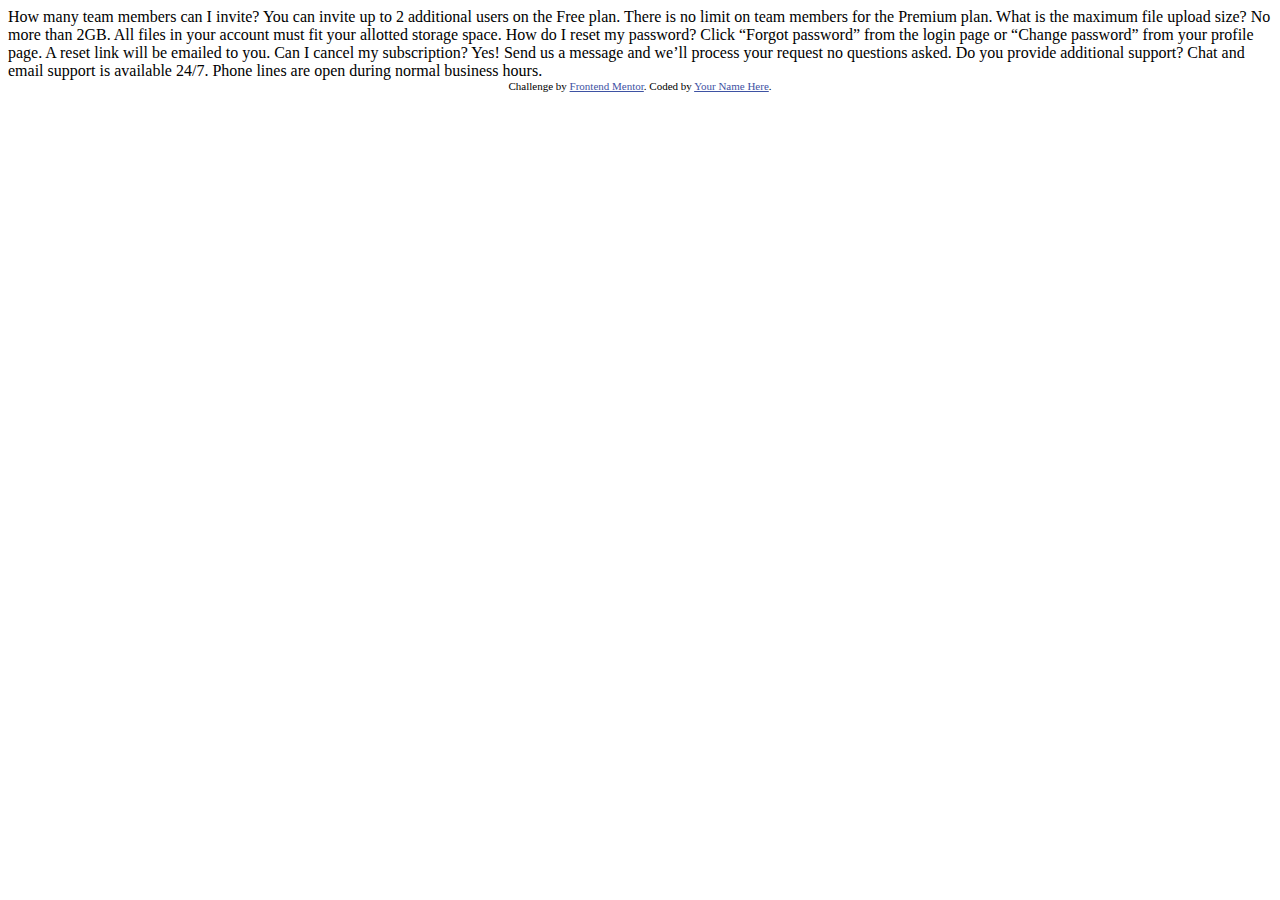
==== index.html @ 7aacb756 "first commit" ====
<!DOCTYPE html>
<html lang="en">
<head>
  <meta charset="UTF-8">
  <meta name="viewport" content="width=device-width, initial-scale=1.0"> <!-- displays site properly based on user's device -->

  <link rel="icon" type="image/png" sizes="32x32" href="./images/favicon-32x32.png">
  
  <title>Frontend Mentor | FAQ Accordion Card</title>

  <!-- Feel free to remove these styles or customise in your own stylesheet 👍 -->
  <style>
    .attribution { font-size: 11px; text-align: center; }
    .attribution a { color: hsl(228, 45%, 44%); }
  </style>
</head>
<body>
  How many team members can I invite?
  You can invite up to 2 additional users on the Free plan. There is no limit on 
  team members for the Premium plan.

  What is the maximum file upload size?
  No more than 2GB. All files in your account must fit your allotted storage space.

  How do I reset my password?
  Click “Forgot password” from the login page or “Change password” from your profile page.
  A reset link will be emailed to you.

  Can I cancel my subscription?
  Yes! Send us a message and we’ll process your request no questions asked.

  Do you provide additional support?
  Chat and email support is available 24/7. Phone lines are open during normal business hours.

  <div class="attribution">
    Challenge by <a href="https://www.frontendmentor.io?ref=challenge" target="_blank">Frontend Mentor</a>. 
    Coded by <a href="#">Your Name Here</a>.
  </div>
</body>
</html>
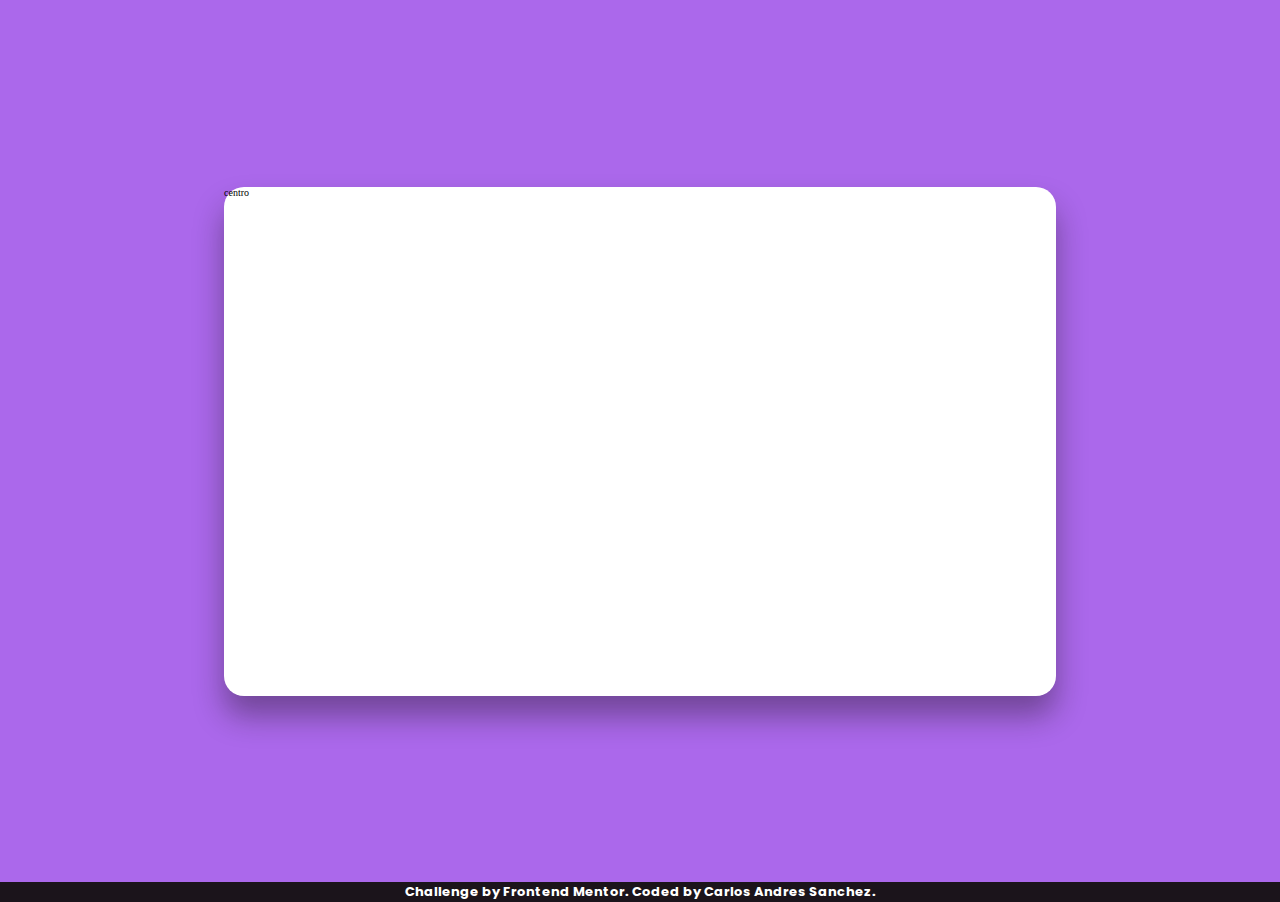
==== commit 62a70520: "remove src folder and add new styles" ====
--- a/index.html
+++ b/index.html
@@ -1,40 +1,95 @@
 <!DOCTYPE html>
 <html lang="en">
-<head>
-  <meta charset="UTF-8">
-  <meta name="viewport" content="width=device-width, initial-scale=1.0"> <!-- displays site properly based on user's device -->
+	<head>
+		<meta charset="UTF-8" />
+		<meta name="viewport" content="width=device-width, initial-scale=1.0" />
+		<link
+			rel="icon"
+			type="image/png"
+			sizes="32x32"
+			href="./images/favicon-32x32.png"
+		/>
+		<link rel="stylesheet" href="css/styles.css" />
+		<title>Frontend Mentor | FAQ Accordion Card</title>
+	</head>
+	<body>
+		<div class="container">
+			<div class="card">
+				<div class="image">
+					<!-- <img src="images/bg-pattern-desktop.svg" alt="illustration" />
+					<img src="images/illustration-box-desktop.svg" alt="illustration" />
+					<img
+						src="images/illustration-woman-online-desktop.svg"
+						alt="illustration"
+					/> -->
+				</div>
+				<div class="info">centro</div>
+			</div>
+			<!-- <div class="space">
+        <h1>FAQ</h1>
+				<div class="accordion">
+					<span> How many team members can I invite? </span>
+					<div class="text-accordion">
+						<span>
+							You can invite up to 2 additional users on the Free plan. There is
+							no limit on team members for the Premium plan.
+						</span>
+					</div>
+				</div>
+				<div class="accordion">
+					<span> What is the maximum file upload size? </span>
+					<div class="text-accordion">
+						<span>
+							No more than 2GB. All files in your account must fit your allotted
+							storage space.
+						</span>
+					</div>
+				</div>
+				<div class="accordion">
+					<span> How do I reset my password? </span>
+					<div class="text-accordion">
+						<span>
+							Click “Forgot password” from the login page or “Change password”
+							from your profile page.
+						</span>
+					</div>
+				</div>
 
-  <link rel="icon" type="image/png" sizes="32x32" href="./images/favicon-32x32.png">
-  
-  <title>Frontend Mentor | FAQ Accordion Card</title>
+				<div class="accordion">
+					<span>
+						A reset link will be emailed to you. Can I cancel my subscription?
+					</span>
+					<div class="text-accordion">
+						<span>
+							Yes! Send us a message and we’ll process your request no questions
+							asked.
+						</span>
+					</div>
+				</div>
 
-  <!-- Feel free to remove these styles or customise in your own stylesheet 👍 -->
-  <style>
-    .attribution { font-size: 11px; text-align: center; }
-    .attribution a { color: hsl(228, 45%, 44%); }
-  </style>
-</head>
-<body>
-  How many team members can I invite?
-  You can invite up to 2 additional users on the Free plan. There is no limit on 
-  team members for the Premium plan.
+				<div class="accordion">
+					<span> Do you provide additional support? </span>
+					<div class="text-accordion">
+						<span>
+							Chat and email support is available 24/7. Phone lines are open
+							during normal business hours.
+						</span>
+					</div>
+				</div>
+			</div> -->
+		</div>
 
-  What is the maximum file upload size?
-  No more than 2GB. All files in your account must fit your allotted storage space.
-
-  How do I reset my password?
-  Click “Forgot password” from the login page or “Change password” from your profile page.
-  A reset link will be emailed to you.
-
-  Can I cancel my subscription?
-  Yes! Send us a message and we’ll process your request no questions asked.
-
-  Do you provide additional support?
-  Chat and email support is available 24/7. Phone lines are open during normal business hours.
-
-  <div class="attribution">
-    Challenge by <a href="https://www.frontendmentor.io?ref=challenge" target="_blank">Frontend Mentor</a>. 
-    Coded by <a href="#">Your Name Here</a>.
-  </div>
-</body>
-</html>+		<div class="attribution">
+			Challenge by
+			<a
+				target="_blank"
+				href="https://www.frontendmentor.io?ref=challenge"
+				target="_blank"
+				>Frontend Mentor</a
+			>. Coded by
+			<a target="_blank" href="https://github.com/LimonCode1"
+				>Carlos Andres Sanchez</a
+			>.
+		</div>
+	</body>
+</html>
--- a/css/styles.css
+++ b/css/styles.css
@@ -0,0 +1,56 @@
+@import url("https://fonts.googleapis.com/css2?family=Poppins:wght@200;700&display=swap");
+* {
+  padding: 0;
+  margin: 0;
+}
+
+body {
+  background: #AB68EB;
+  font-size: 10px;
+}
+
+.container {
+  display: -webkit-box;
+  display: -ms-flexbox;
+  display: flex;
+  -webkit-box-align: center;
+      -ms-flex-align: center;
+          align-items: center;
+  -webkit-box-pack: center;
+      -ms-flex-pack: center;
+          justify-content: center;
+  -webkit-box-orient: vertical;
+  -webkit-box-direction: normal;
+      -ms-flex-direction: column;
+          flex-direction: column;
+  width: 100%;
+  height: 98vh;
+}
+
+.container .card {
+  width: 65%;
+  height: 509px;
+  background: #ffffff;
+  border-radius: 20px;
+  -webkit-box-shadow: 0px 20px 30px 0px rgba(27, 20, 27, 0.4);
+          box-shadow: 0px 20px 30px 0px rgba(27, 20, 27, 0.4);
+  display: -webkit-box;
+  display: -ms-flexbox;
+  display: flex;
+}
+
+.attribution {
+  font-family: 'poppins', sans-serif;
+  color: #ffffff;
+  font-size: 13px;
+  font-weight: 700;
+  text-align: center;
+  width: 100%;
+  background: #1B141B;
+}
+
+.attribution a {
+  text-decoration: none;
+  color: #ffffff;
+}
+/*# sourceMappingURL=styles.css.map */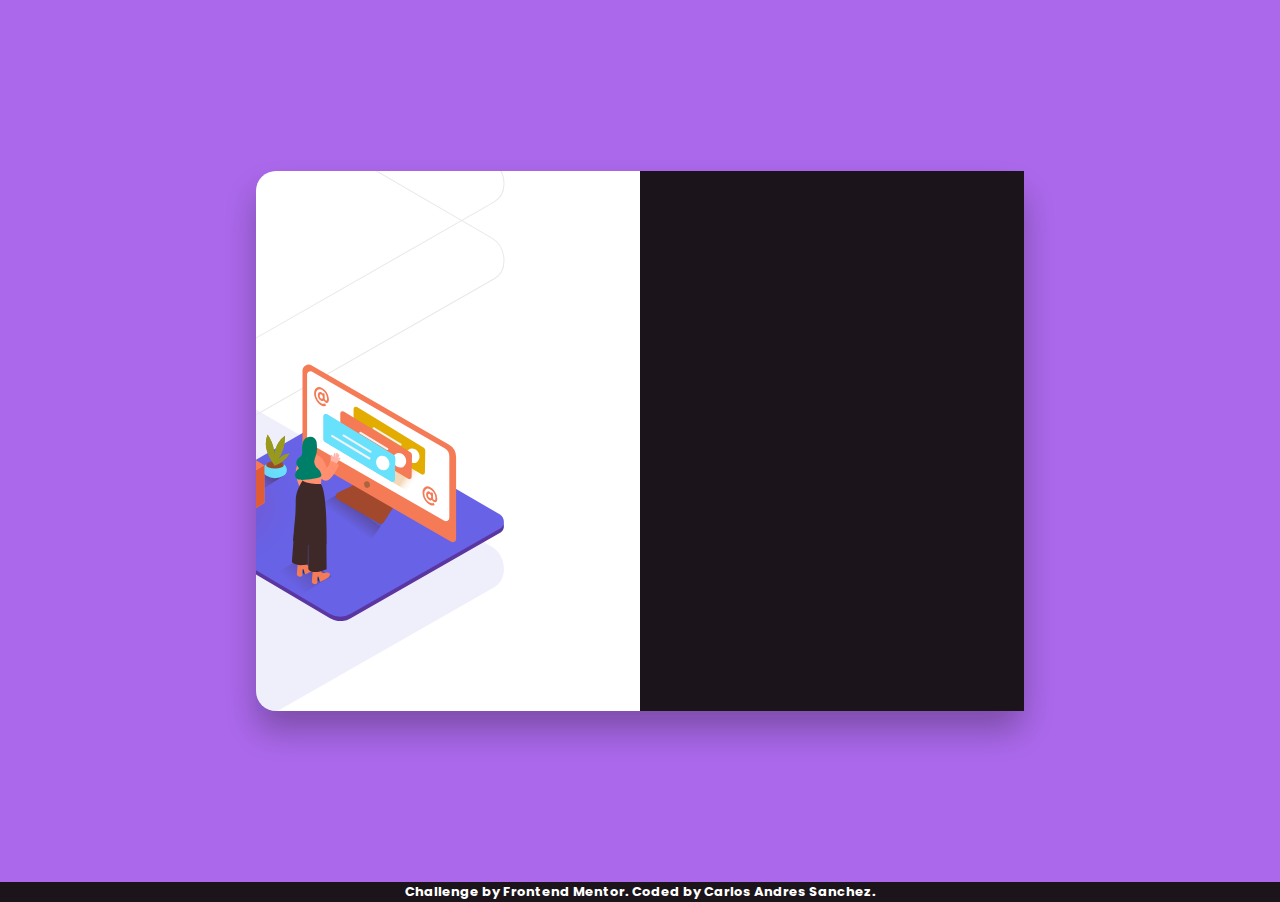
==== commit f9d803de: "styles in 45%" ====
--- a/index.html
+++ b/index.html
@@ -15,15 +15,8 @@
 	<body>
 		<div class="container">
 			<div class="card">
-				<div class="image">
-					<!-- <img src="images/bg-pattern-desktop.svg" alt="illustration" />
-					<img src="images/illustration-box-desktop.svg" alt="illustration" />
-					<img
-						src="images/illustration-woman-online-desktop.svg"
-						alt="illustration"
-					/> -->
-				</div>
-				<div class="info">centro</div>
+				<div class="illustration"></div>
+				<div class="info"></div>
 			</div>
 			<!-- <div class="space">
         <h1>FAQ</h1>
--- a/css/styles.css
+++ b/css/styles.css
@@ -1,56 +1,47 @@
 @import url("https://fonts.googleapis.com/css2?family=Poppins:wght@200;700&display=swap");
 * {
   padding: 0;
-  margin: 0;
-}
+  margin: 0; }
 
 body {
   background: #AB68EB;
-  font-size: 10px;
-}
+  font-size: 10px; }
 
 .container {
-  display: -webkit-box;
-  display: -ms-flexbox;
   display: flex;
-  -webkit-box-align: center;
-      -ms-flex-align: center;
-          align-items: center;
-  -webkit-box-pack: center;
-      -ms-flex-pack: center;
-          justify-content: center;
-  -webkit-box-orient: vertical;
-  -webkit-box-direction: normal;
-      -ms-flex-direction: column;
-          flex-direction: column;
+  align-items: center;
+  justify-content: center;
+  flex-direction: column;
   width: 100%;
-  height: 98vh;
-}
-
-.container .card {
-  width: 65%;
-  height: 509px;
-  background: #ffffff;
-  border-radius: 20px;
-  -webkit-box-shadow: 0px 20px 30px 0px rgba(27, 20, 27, 0.4);
-          box-shadow: 0px 20px 30px 0px rgba(27, 20, 27, 0.4);
-  display: -webkit-box;
-  display: -ms-flexbox;
-  display: flex;
-}
+  height: 98vh; }
+  .container .card {
+    width: 60%;
+    height: 60vh;
+    background: #ffffff;
+    border-radius: 20px;
+    box-shadow: 0px 20px 30px 0px rgba(27, 20, 27, 0.3);
+    display: flex; }
+    .container .card .illustration {
+      width: 50%;
+      background-image: url("../images/illustration-box-desktop.svg"), url("../images/illustration-woman-online-desktop.svg"), url("../images/bg-pattern-desktop.svg");
+      background-repeat: no-repeat;
+      background-position: bottom 15vh left -10vh, bottom 10vh left -10vh, bottom -15vh right 15vh;
+      background-size: 35%, 88%, 110vh; }
+    .container .card .info {
+      background: #1B141B;
+      width: 50%;
+      height: 60vh; }
 
 .attribution {
-  font-family: 'poppins', sans-serif;
+  font-family: "poppins", sans-serif;
   color: #ffffff;
   font-size: 13px;
   font-weight: 700;
   text-align: center;
   width: 100%;
-  background: #1B141B;
-}
+  background: #1B141B; }
+  .attribution a {
+    text-decoration: none;
+    color: #ffffff; }
 
-.attribution a {
-  text-decoration: none;
-  color: #ffffff;
-}
-/*# sourceMappingURL=styles.css.map */+/*# sourceMappingURL=styles.css.map */
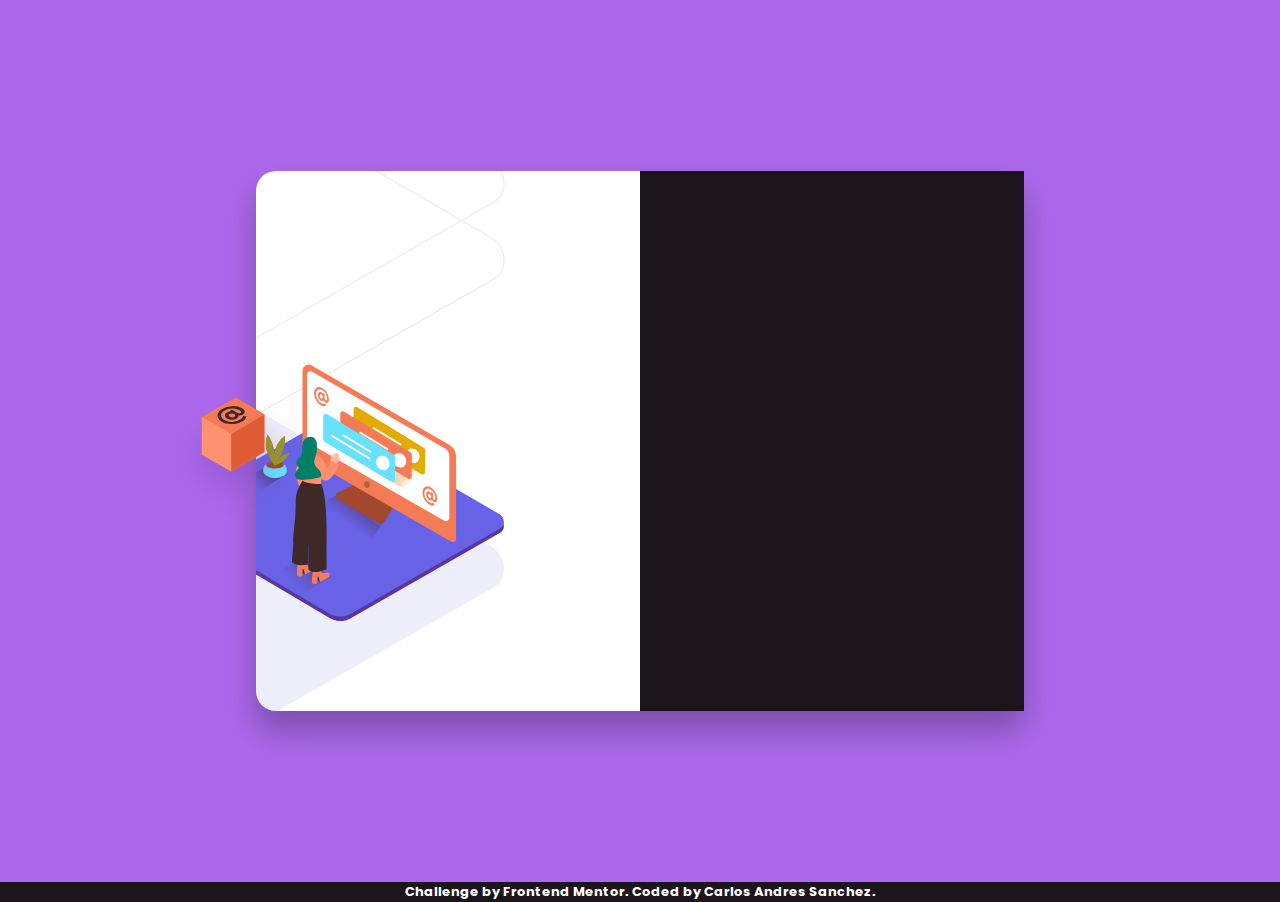
==== commit 7c47818a: "styles for illustration finished" ====
--- a/index.html
+++ b/index.html
@@ -15,7 +15,9 @@
 	<body>
 		<div class="container">
 			<div class="card">
-				<div class="illustration"></div>
+				<div class="illustration">
+					<img src="./images/illustration-box-desktop.svg" alt="" />
+				</div>
 				<div class="info"></div>
 			</div>
 			<!-- <div class="space">
--- a/css/styles.css
+++ b/css/styles.css
@@ -23,10 +23,13 @@
     display: flex; }
     .container .card .illustration {
       width: 50%;
-      background-image: url("../images/illustration-box-desktop.svg"), url("../images/illustration-woman-online-desktop.svg"), url("../images/bg-pattern-desktop.svg");
+      background-image: url("../images/illustration-woman-online-desktop.svg"), url("../images/bg-pattern-desktop.svg");
       background-repeat: no-repeat;
-      background-position: bottom 15vh left -10vh, bottom 10vh left -10vh, bottom -15vh right 15vh;
-      background-size: 35%, 88%, 110vh; }
+      background-position: bottom 10vh left -10vh, bottom -15vh right 15vh;
+      background-size: 88%, 110vh; }
+      .container .card .illustration img {
+        width: 35%;
+        margin: 25vh -10vh; }
     .container .card .info {
       background: #1B141B;
       width: 50%;
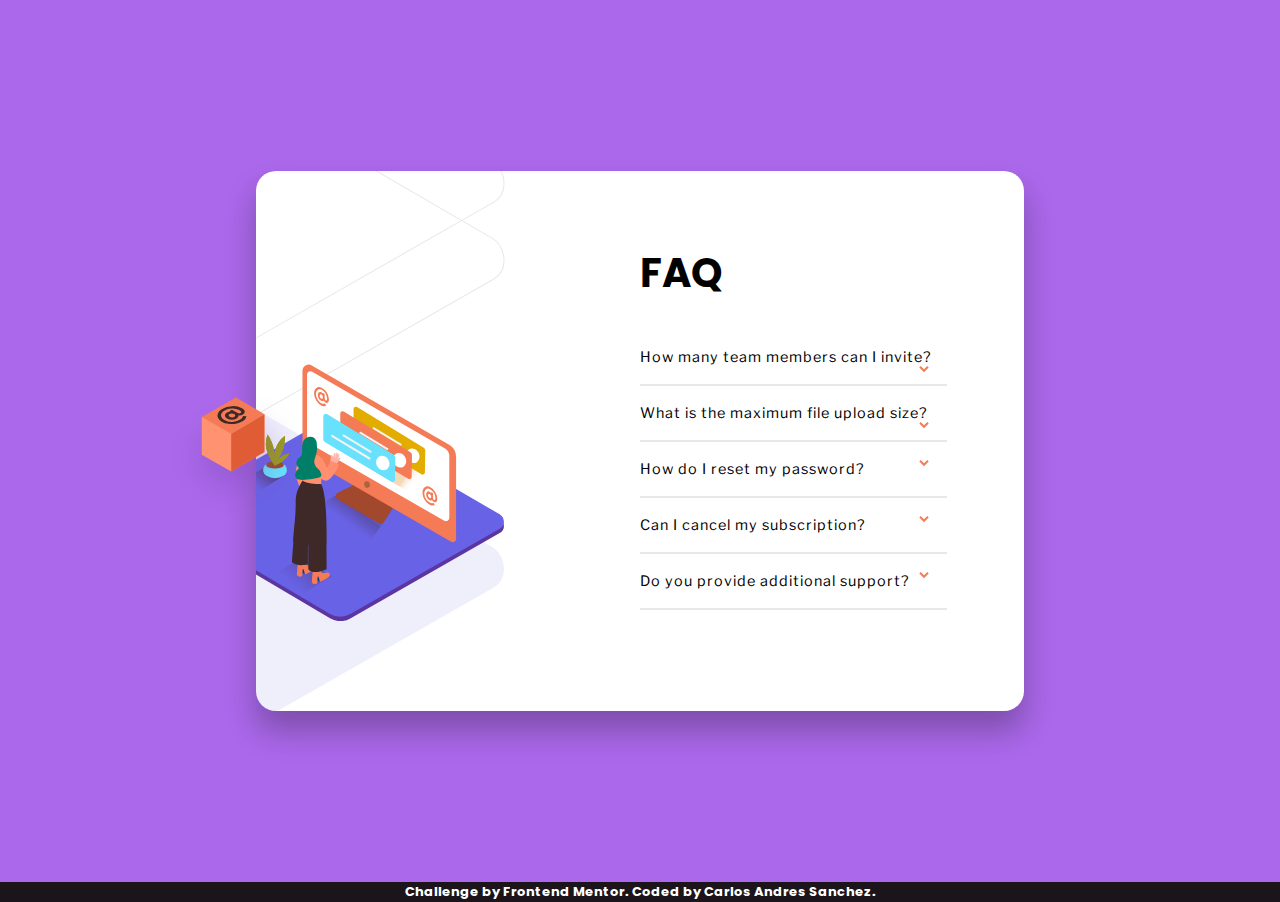
==== commit 03c2538e: "card styles over 85%" ====
--- a/index.html
+++ b/index.html
@@ -18,62 +18,73 @@
 				<div class="illustration">
 					<img src="./images/illustration-box-desktop.svg" alt="" />
 				</div>
-				<div class="info"></div>
-			</div>
-			<!-- <div class="space">
-        <h1>FAQ</h1>
-				<div class="accordion">
-					<span> How many team members can I invite? </span>
-					<div class="text-accordion">
+				<div class="info">
+					<h1>FAQ</h1>
+					<div class="accordion">
 						<span>
-							You can invite up to 2 additional users on the Free plan. There is
-							no limit on team members for the Premium plan.
+							How many team members can I invite?
+							<img src="./images/icon-arrow-down.svg" />
 						</span>
+						<div class="text-accordion">
+							<span>
+								You can invite up to 2 additional users on the Free plan. There
+								is no limit on team members for the Premium plan.
+							</span>
+						</div>
+					</div>
+					<div class="accordion">
+						<span>
+							What is the maximum file upload size?
+							<img src="./images/icon-arrow-down.svg"
+						/></span>
+						<div class="text-accordion">
+							<span>
+								No more than 2GB. All files in your account must fit your
+								allotted storage space.
+							</span>
+						</div>
+					</div>
+					<div class="accordion">
+						<span>
+							How do I reset my password?
+							<img src="./images/icon-arrow-down.svg" />
+						</span>
+						<div class="text-accordion">
+							<span>
+								Click “Forgot password” from the login page or “Change password”
+								from your profile page.A reset link will be emailed to you.
+							</span>
+						</div>
+					</div>
+
+					<div class="accordion">
+						<span>
+							Can I cancel my subscription?
+							<a><img src="./images/icon-arrow-down.svg" /></a>
+						</span>
+						<div class="text-accordion">
+							<span>
+								Yes! Send us a message and we’ll process your request no
+								questions asked.
+							</span>
+						</div>
+					</div>
+
+					<div class="accordion">
+						<span>
+							Do you provide additional support?
+							<img src="./images/icon-arrow-down.svg"
+						/></span>
+						<div class="text-accordion">
+							<span>
+								Chat and email support is available 24/7. Phone lines are open
+								during normal business hours.
+							</span>
+						</div>
 					</div>
 				</div>
-				<div class="accordion">
-					<span> What is the maximum file upload size? </span>
-					<div class="text-accordion">
-						<span>
-							No more than 2GB. All files in your account must fit your allotted
-							storage space.
-						</span>
-					</div>
-				</div>
-				<div class="accordion">
-					<span> How do I reset my password? </span>
-					<div class="text-accordion">
-						<span>
-							Click “Forgot password” from the login page or “Change password”
-							from your profile page.
-						</span>
-					</div>
-				</div>
-
-				<div class="accordion">
-					<span>
-						A reset link will be emailed to you. Can I cancel my subscription?
-					</span>
-					<div class="text-accordion">
-						<span>
-							Yes! Send us a message and we’ll process your request no questions
-							asked.
-						</span>
-					</div>
-				</div>
-
-				<div class="accordion">
-					<span> Do you provide additional support? </span>
-					<div class="text-accordion">
-						<span>
-							Chat and email support is available 24/7. Phone lines are open
-							during normal business hours.
-						</span>
-					</div>
-				</div>
-			</div> -->
+			</div>
 		</div>
-
 		<div class="attribution">
 			Challenge by
 			<a
--- a/css/styles.css
+++ b/css/styles.css
@@ -1,4 +1,5 @@
 @import url("https://fonts.googleapis.com/css2?family=Poppins:wght@200;700&display=swap");
+@import url("https://fonts.googleapis.com/css2?family=Libre+Franklin:wght@200;400;700&display=swap");
 * {
   padding: 0;
   margin: 0; }
@@ -31,9 +32,27 @@
         width: 35%;
         margin: 25vh -10vh; }
     .container .card .info {
-      background: #1B141B;
       width: 50%;
       height: 60vh; }
+      .container .card .info h1 {
+        font-size: 2.5rem;
+        font-family: "poppins", sans-serif;
+        font-weight: 700;
+        margin-top: 8vh;
+        margin-bottom: 3vh; }
+      .container .card .info .accordion {
+        font-size: 0.9rem;
+        letter-spacing: 1px;
+        font-family: "libre franklin", sans-serif;
+        font-weight: 400;
+        border-bottom: 2px solid #E8E8E8;
+        width: 80%;
+        padding: 2vh 0vh; }
+        .container .card .info .accordion img {
+          float: right;
+          margin-right: 2vh; }
+        .container .card .info .accordion .text-accordion {
+          display: none; }
 
 .attribution {
   font-family: "poppins", sans-serif;
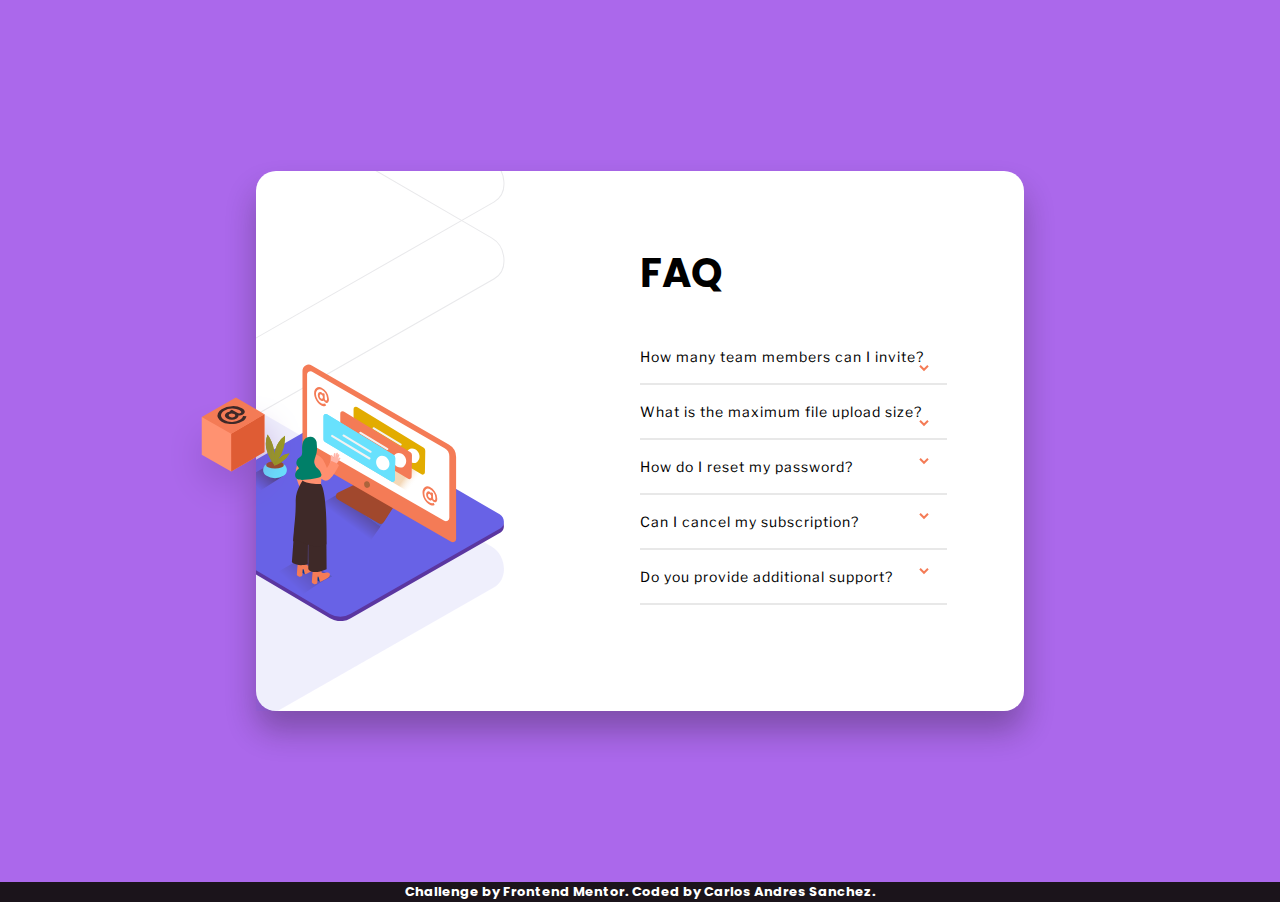
==== commit 7b0bbc55: "card finished" ====
--- a/index.html
+++ b/index.html
@@ -9,77 +9,78 @@
 			sizes="32x32"
 			href="./images/favicon-32x32.png"
 		/>
-		<link rel="stylesheet" href="css/styles.css" />
+		<link rel="stylesheet" href="css/styles.min.css" />
 		<title>Frontend Mentor | FAQ Accordion Card</title>
 	</head>
 	<body>
 		<div class="container">
 			<div class="card">
 				<div class="illustration">
-					<img src="./images/illustration-box-desktop.svg" alt="" />
+					<img
+						class="box"
+						src="./images/illustration-box-desktop.svg"
+						alt="box"
+					/>
+					<img
+						class="woman-mobile"
+						src="./images/illustration-woman-online-mobile.svg"
+						alt="woman"
+					/>
 				</div>
 				<div class="info">
 					<h1>FAQ</h1>
 					<div class="accordion">
-						<span>
-							How many team members can I invite?
-							<img src="./images/icon-arrow-down.svg" />
-						</span>
-						<div class="text-accordion">
-							<span>
+						<div class="accordion-item">
+							<h2>
+								How many team members can I invite?
+								<img src="./images/icon-arrow-down.svg" />
+							</h2>
+							<p class="text-accordion">
 								You can invite up to 2 additional users on the Free plan. There
 								is no limit on team members for the Premium plan.
-							</span>
+							</p>
 						</div>
-					</div>
-					<div class="accordion">
-						<span>
-							What is the maximum file upload size?
-							<img src="./images/icon-arrow-down.svg"
-						/></span>
-						<div class="text-accordion">
-							<span>
+						<div class="accordion-item">
+							<h2>
+								What is the maximum file upload size?
+								<img src="./images/icon-arrow-down.svg" />
+							</h2>
+							<p class="text-accordion">
 								No more than 2GB. All files in your account must fit your
 								allotted storage space.
-							</span>
+							</p>
 						</div>
-					</div>
-					<div class="accordion">
-						<span>
-							How do I reset my password?
-							<img src="./images/icon-arrow-down.svg" />
-						</span>
-						<div class="text-accordion">
-							<span>
+						<div class="accordion-item">
+							<h2>
+								How do I reset my password?
+								<img src="./images/icon-arrow-down.svg" />
+							</h2>
+							<p class="text-accordion">
 								Click “Forgot password” from the login page or “Change password”
 								from your profile page.A reset link will be emailed to you.
-							</span>
+							</p>
 						</div>
-					</div>
 
-					<div class="accordion">
-						<span>
-							Can I cancel my subscription?
-							<a><img src="./images/icon-arrow-down.svg" /></a>
-						</span>
-						<div class="text-accordion">
-							<span>
+						<div class="accordion-item">
+							<h2>
+								Can I cancel my subscription?
+								<a><img src="./images/icon-arrow-down.svg" /></a>
+							</h2>
+							<p class="text-accordion">
 								Yes! Send us a message and we’ll process your request no
 								questions asked.
-							</span>
+							</p>
 						</div>
-					</div>
 
-					<div class="accordion">
-						<span>
-							Do you provide additional support?
-							<img src="./images/icon-arrow-down.svg"
-						/></span>
-						<div class="text-accordion">
-							<span>
+						<div class="accordion-item">
+							<h2>
+								Do you provide additional support?
+								<img src="./images/icon-arrow-down.svg" />
+							</h2>
+							<p class="text-accordion">
 								Chat and email support is available 24/7. Phone lines are open
 								during normal business hours.
-							</span>
+							</p>
 						</div>
 					</div>
 				</div>
@@ -97,5 +98,8 @@
 				>Carlos Andres Sanchez</a
 			>.
 		</div>
+
+		<script src="jquery.min.js"></script>
+		<script src="index.js"></script>
 	</body>
 </html>
--- a/css/styles.min.css
+++ b/css/styles.min.css
@@ -0,0 +1,119 @@
+@import url("https://fonts.googleapis.com/css2?family=Poppins:wght@200;700&display=swap");
+@import url("https://fonts.googleapis.com/css2?family=Libre+Franklin:wght@200;400;700&display=swap");
+* {
+  padding: 0;
+  margin: 0; }
+
+body {
+  background: #AB68EB;
+  font-size: 12px; }
+
+.container {
+  display: flex;
+  align-items: center;
+  justify-content: center;
+  flex-direction: column;
+  width: 100%;
+  height: 98vh; }
+.container .card {
+  width: 60%;
+  height: 60vh;
+  background: #ffffff;
+  border-radius: 20px;
+  box-shadow: 0px 20px 30px 0px rgba(27, 20, 27, 0.3);
+  display: flex; }
+.container .card .illustration {
+  width: 50%;
+  background-image: url("../images/illustration-woman-online-desktop.svg"), url("../images/bg-pattern-desktop.svg");
+  background-repeat: no-repeat;
+  background-position: bottom 10vh left -10vh, bottom -15vh right 15vh;
+  background-size: 88%, 110vh; }
+.container .card .illustration .box {
+  width: 35%;
+  margin: 25vh -10vh; }
+.container .card .illustration .woman-mobile {
+  display: none; }
+.container .card .info {
+  width: 50%;
+  height: 60vh; }
+.container .card .info h1 {
+  font-size: 2.5rem;
+  font-family: "poppins", sans-serif;
+  font-weight: 700;
+  margin-top: 8vh;
+  margin-bottom: 3vh; }
+.container .card .info .accordion-item {
+  font-size: 12px;
+  letter-spacing: 1px;
+  font-family: "libre franklin", sans-serif;
+  font-weight: 400;
+  border-bottom: 2px solid #E8E8E8;
+  width: 80%;
+  padding: 2vh 0vh; }
+.container .card .info .accordion-item h2 {
+  font-size: 14px;
+  font-weight: 400; }
+.container .card .info .accordion-item h2:hover {
+  color: #D78E74;
+  cursor: pointer; }
+.container .card .info .accordion-item img {
+  float: right;
+  margin-right: 2vh; }
+.container .card .info .accordion-item .text-accordion {
+  margin-top: 10px;
+  display: none; }
+
+.attribution {
+  font-family: "poppins", sans-serif;
+  color: #ffffff;
+  font-size: 13px;
+  font-weight: 700;
+  text-align: center;
+  width: 100%;
+  background: #1B141B; }
+.attribution a {
+  text-decoration: none;
+  color: #ffffff; }
+
+@media only screen and (max-width: 375px) {
+  .container .card {
+    flex-direction: column;
+    align-items: center;
+    width: 88%;
+    height: auto;
+    margin-top: 10vh; }
+  .container .card .illustration {
+    width: 100%;
+    background-image: url("../images/bg-pattern-mobile.svg");
+    background-position: center top 0;
+    background-size: 70%; }
+  .container .card .illustration .box {
+    display: none; }
+  .container .card .illustration .woman-mobile {
+    display: flex;
+    width: 75%;
+    margin: -12vh 8% 2vh; }
+  .container .card .info {
+    width: 100%;
+    display: flex;
+    flex-direction: column;
+    align-items: center; }
+  .container .card .info h1 {
+    text-align: center;
+    margin-top: 3vh;
+    margin-bottom: 2vh; }
+  .container .card .info .accordion {
+    font-size: 12px;
+    width: 90%; }
+  .container .card .info .accordion .accordion-item {
+    width: 100%; }
+  .container .card .info .accordion .accordion-item h2 {
+    font-size: 12px; }
+  .container .card .info .accordion .accordion-item h2 img {
+    margin: 0; }
+  .container .card .info .accordion .accordion-item .text-accordion {
+    font-size: 12px;
+    margin-top: 5px;
+    display: block; } }
+
+/*# sourceMappingURL=styles.min.css.map */
